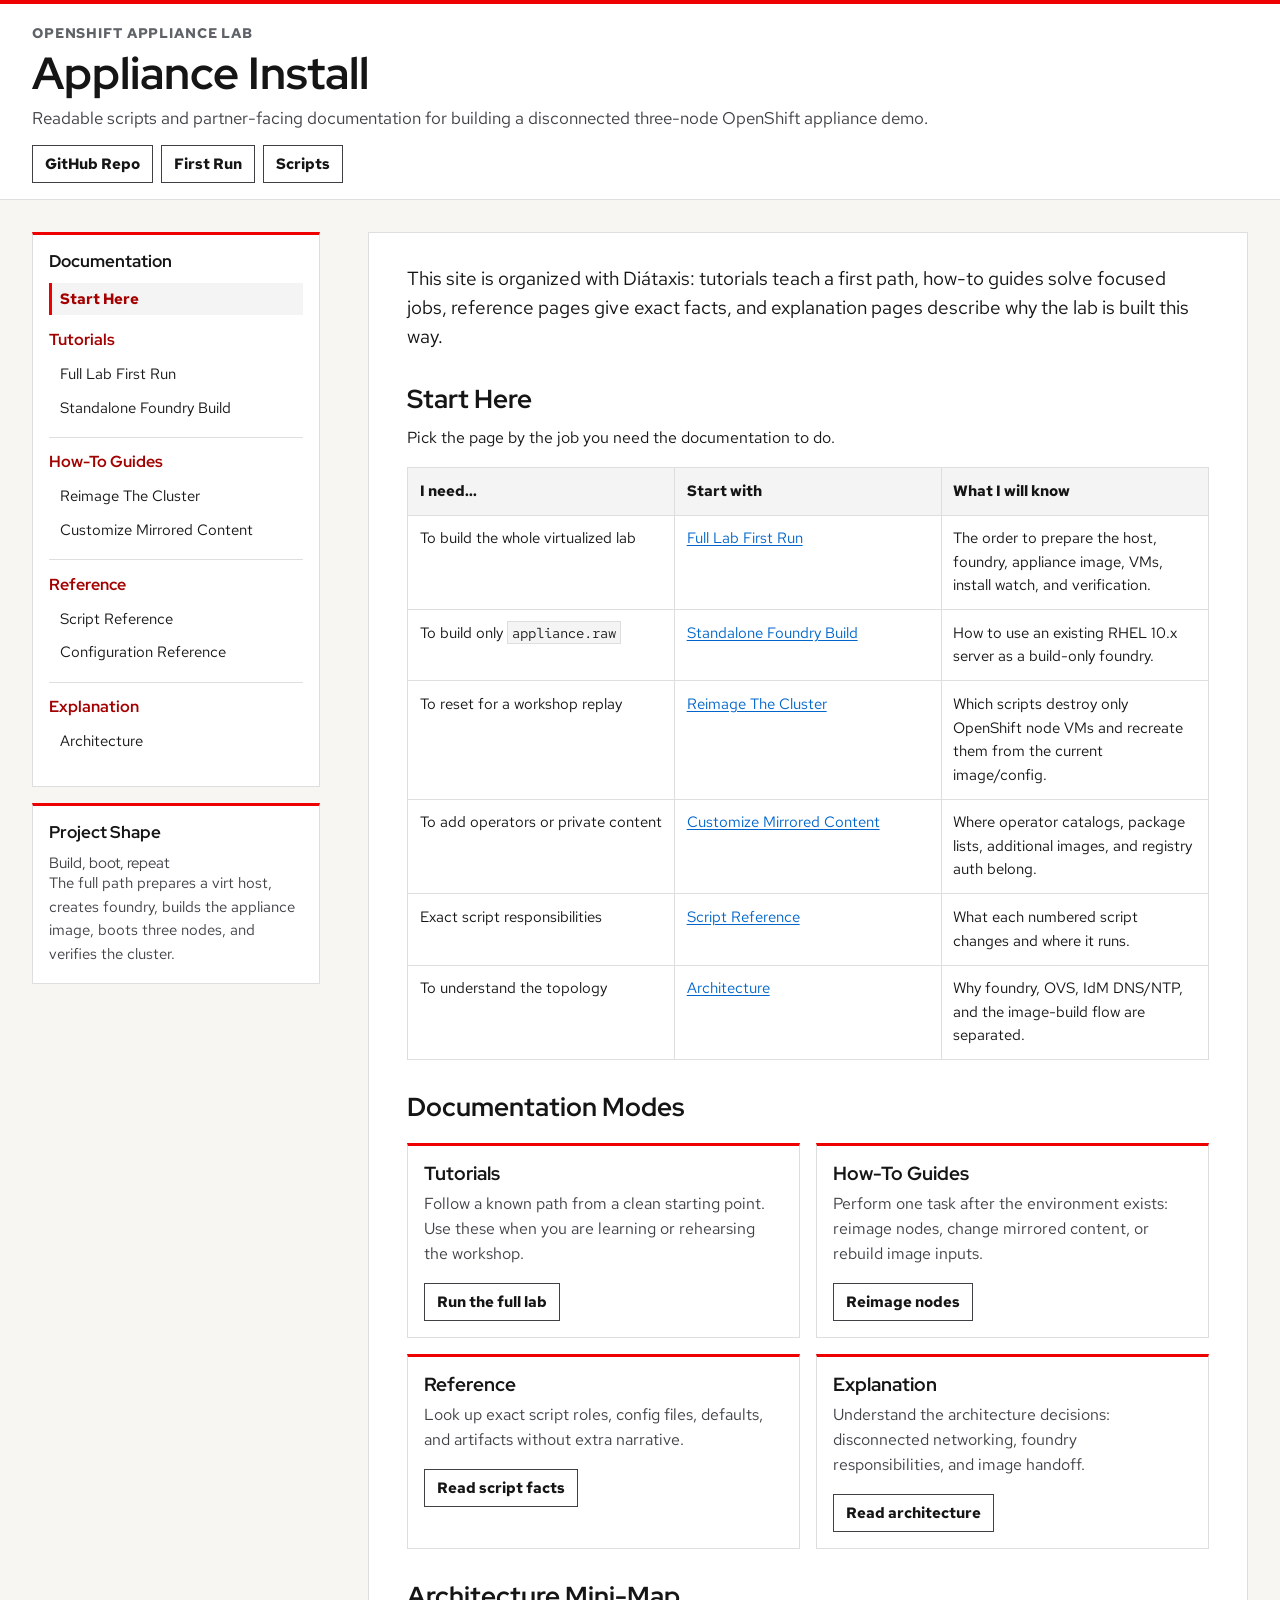
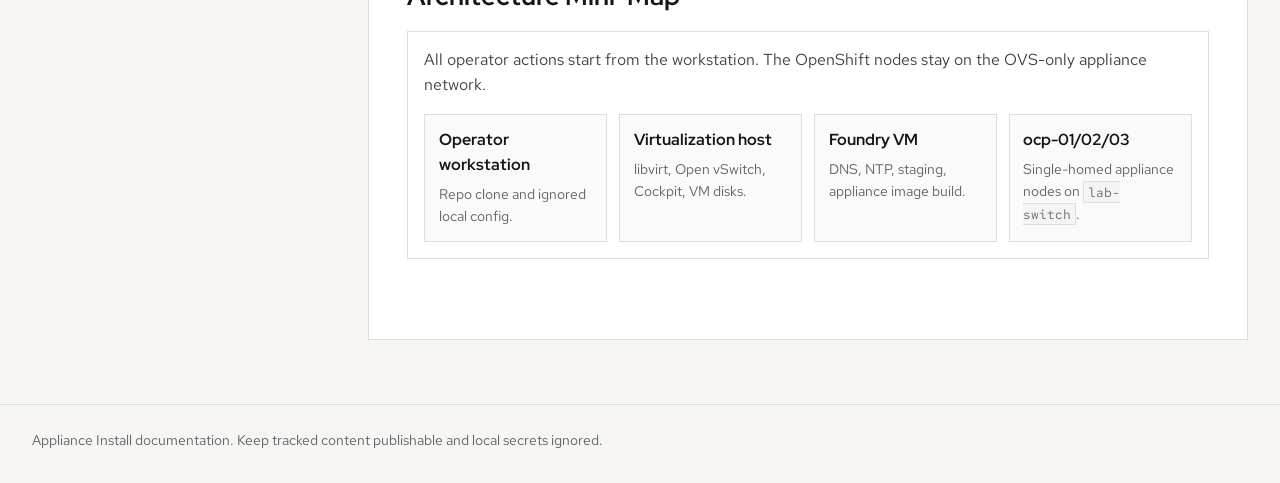
==== site/index.html @ b586dea8 "Add GitHub Pages documentation site" ====
<!doctype html>
<html lang="en-US">
  <head>
    <meta charset="utf-8">
    <meta name="viewport" content="width=device-width, initial-scale=1">
    <title>Appliance Install | OpenShift appliance lab</title>
    <meta name="description" content="Diátaxis documentation for building, reimaging, and explaining a three-node OpenShift appliance lab.">
    <link rel="preconnect" href="https://fonts.googleapis.com">
    <link rel="preconnect" href="https://fonts.gstatic.com" crossorigin>
    <link href="https://fonts.googleapis.com/css2?family=Red+Hat+Display:wght@500;700&amp;family=Red+Hat+Mono:wght@400;500&amp;family=Red+Hat+Text:wght@400;500;700&amp;display=swap" rel="stylesheet">
    <link rel="icon" href="favicon.svg" type="image/svg+xml">
    <link rel="stylesheet" href="assets/site.css">
    <script type="module" src="assets/site.js"></script>
  </head>
  <body data-page="home" data-base="">
    <header class="site-header">
      <div class="site-header__inner">
        <p class="eyebrow">OpenShift Appliance Lab</p>
        <h1 class="site-title"><a href="index.html">Appliance Install</a></h1>
        <p class="site-tagline">Readable scripts and partner-facing documentation for building a disconnected three-node OpenShift appliance demo.</p>
        <nav class="site-actions" aria-label="Project links">
          <a href="https://github.com/gprocunier/appliance-install">GitHub Repo</a>
          <a href="tutorials/full-lab.html">First Run</a>
          <a href="reference/scripts.html">Scripts</a>
        </nav>
      </div>
    </header>

    <main class="page-shell">
      <aside class="side-column">
        <div data-docs-nav></div>
        <section class="context-block">
          <h2>Project Shape</h2>
          <p class="context-kicker">Build, boot, repeat</p>
          <p>The full path prepares a virt host, creates foundry, builds the appliance image, boots three nodes, and verifies the cluster.</p>
        </section>
      </aside>

      <article class="content-column markdown-body">
        <p class="lead">This site is organized with Diátaxis: tutorials teach a first path, how-to guides solve focused jobs, reference pages give exact facts, and explanation pages describe why the lab is built this way.</p>

        <section id="start">
          <h2>Start Here</h2>
          <p>Pick the page by the job you need the documentation to do.</p>
          <table>
            <thead>
              <tr><th>I need...</th><th>Start with</th><th>What I will know</th></tr>
            </thead>
            <tbody>
              <tr><td>To build the whole virtualized lab</td><td><a href="tutorials/full-lab.html">Full Lab First Run</a></td><td>The order to prepare the host, foundry, appliance image, VMs, install watch, and verification.</td></tr>
              <tr><td>To build only <code>appliance.raw</code></td><td><a href="tutorials/standalone-foundry.html">Standalone Foundry Build</a></td><td>How to use an existing RHEL 10.x server as a build-only foundry.</td></tr>
              <tr><td>To reset for a workshop replay</td><td><a href="how-to/reimage-cluster.html">Reimage The Cluster</a></td><td>Which scripts destroy only OpenShift node VMs and recreate them from the current image/config.</td></tr>
              <tr><td>To add operators or private content</td><td><a href="how-to/customize-content.html">Customize Mirrored Content</a></td><td>Where operator catalogs, package lists, additional images, and registry auth belong.</td></tr>
              <tr><td>Exact script responsibilities</td><td><a href="reference/scripts.html">Script Reference</a></td><td>What each numbered script changes and where it runs.</td></tr>
              <tr><td>To understand the topology</td><td><a href="explanation/architecture.html">Architecture</a></td><td>Why foundry, OVS, IdM DNS/NTP, and the image-build flow are separated.</td></tr>
            </tbody>
          </table>
        </section>

        <section id="routes">
          <h2>Documentation Modes</h2>
          <div class="route-grid">
            <article class="route-card">
              <h3>Tutorials</h3>
              <p>Follow a known path from a clean starting point. Use these when you are learning or rehearsing the workshop.</p>
              <a class="action-link" href="tutorials/full-lab.html">Run the full lab</a>
            </article>
            <article class="route-card">
              <h3>How-To Guides</h3>
              <p>Perform one task after the environment exists: reimage nodes, change mirrored content, or rebuild image inputs.</p>
              <a class="action-link" href="how-to/reimage-cluster.html">Reimage nodes</a>
            </article>
            <article class="route-card">
              <h3>Reference</h3>
              <p>Look up exact script roles, config files, defaults, and artifacts without extra narrative.</p>
              <a class="action-link" href="reference/scripts.html">Read script facts</a>
            </article>
            <article class="route-card">
              <h3>Explanation</h3>
              <p>Understand the architecture decisions: disconnected networking, foundry responsibilities, and image handoff.</p>
              <a class="action-link" href="explanation/architecture.html">Read architecture</a>
            </article>
          </div>
        </section>

        <section id="topology">
          <h2>Architecture Mini-Map</h2>
          <figure class="diagram-panel">
            <figcaption>All operator actions start from the workstation. The OpenShift nodes stay on the OVS-only appliance network.</figcaption>
            <div class="topology-map" role="img" aria-label="Operator workstation connects to virtualization host, foundry VM, and three OpenShift appliance VMs">
              <div class="topology-node"><strong>Operator workstation</strong><span>Repo clone and ignored local config.</span></div>
              <div class="topology-node"><strong>Virtualization host</strong><span>libvirt, Open vSwitch, Cockpit, VM disks.</span></div>
              <div class="topology-node"><strong>Foundry VM</strong><span>DNS, NTP, staging, appliance image build.</span></div>
              <div class="topology-node"><strong>ocp-01/02/03</strong><span>Single-homed appliance nodes on <code>lab-switch</code>.</span></div>
            </div>
          </figure>
        </section>
      </article>
    </main>

    <footer class="site-footer">
      <span>Appliance Install documentation. Keep tracked content publishable and local secrets ignored.</span>
    </footer>
  </body>
</html>
---- site/assets/site.css ----
:root {
  --ai-red: #ee0000;
  --ai-red-dark: #a30000;
  --ai-sand: #f8f6f2;
  --ai-gray-05: #fafafa;
  --ai-gray-10: #f4f4f4;
  --ai-gray-20: #dedede;
  --ai-gray-40: #a3a3a3;
  --ai-gray-70: #5f6368;
  --ai-gray-80: #3f4145;
  --ai-gray-90: #151515;
  --ai-link: #0066cc;
  --ai-max-width: 1680px;
  --ai-sidebar-width: 18rem;
}

* {
  box-sizing: border-box;
}

html {
  font-size: 16px;
  scroll-behavior: smooth;
  scroll-padding-top: 9rem;
}

body {
  margin: 0;
  color: var(--ai-gray-90);
  background: linear-gradient(180deg, #ffffff 0, #ffffff 8rem, var(--ai-sand) 8rem, var(--ai-sand) 100%);
  font-family: "Red Hat Text", "Helvetica Neue", Arial, sans-serif;
  line-height: 1.55;
}

a {
  color: var(--ai-link);
  text-decoration: underline;
  text-underline-offset: 0.14em;
}

a:hover,
a:focus {
  color: var(--ai-red-dark);
}

.site-header {
  position: sticky;
  top: 0;
  z-index: 10;
  border-top: 4px solid var(--ai-red);
  border-bottom: 1px solid var(--ai-gray-20);
  background: rgba(255, 255, 255, 0.96);
  backdrop-filter: blur(10px);
}

.site-header__inner,
.page-shell,
.site-footer {
  max-width: var(--ai-max-width);
  margin: 0 auto;
  padding-right: 2rem;
  padding-left: 2rem;
}

.site-header__inner {
  padding-top: 1.15rem;
  padding-bottom: 1rem;
}

.eyebrow {
  margin: 0 0 0.35rem;
  color: var(--ai-gray-70);
  font-size: 0.9rem;
  font-weight: 700;
  letter-spacing: 0.06em;
  text-transform: uppercase;
}

.site-title {
  margin: 0;
  font-family: "Red Hat Display", "Red Hat Text", Arial, sans-serif;
  font-size: 2.8rem;
  line-height: 1.05;
  letter-spacing: 0;
}

.site-title a {
  color: inherit;
  text-decoration: none;
}

.site-tagline {
  max-width: 72rem;
  margin: 0.45rem 0 0;
  color: var(--ai-gray-80);
  font-size: 1.05rem;
}

.site-actions {
  display: flex;
  flex-wrap: wrap;
  gap: 0.5rem;
  margin-top: 0.9rem;
}

.site-actions a,
.action-link {
  display: inline-flex;
  align-items: center;
  min-height: 2.25rem;
  padding: 0.42rem 0.75rem;
  color: var(--ai-gray-90);
  border: 1px solid var(--ai-gray-80);
  background: #ffffff;
  font-size: 0.92rem;
  font-weight: 700;
  text-decoration: none;
}

.site-actions a:hover,
.site-actions a:focus,
.action-link:hover,
.action-link:focus {
  color: #ffffff;
  border-color: var(--ai-red);
  background: var(--ai-red);
}

.page-shell {
  display: grid;
  grid-template-columns: minmax(14rem, var(--ai-sidebar-width)) minmax(0, 1fr);
  gap: 3rem;
  padding-top: 2rem;
  padding-bottom: 4rem;
  align-items: start;
}

.side-column {
  position: sticky;
  top: 8rem;
  min-width: 0;
}

.content-column {
  min-width: 0;
  padding: 2rem 2.4rem 3rem;
  border: 1px solid var(--ai-gray-20);
  background: #ffffff;
}

.lead {
  max-width: 76ch;
  margin-top: 0;
  color: var(--ai-gray-90);
  font-size: 1.16rem;
}

.markdown-body h2,
.markdown-body h3 {
  color: var(--ai-gray-90);
  font-family: "Red Hat Display", "Red Hat Text", Arial, sans-serif;
  letter-spacing: 0;
}

.markdown-body h2 {
  margin: 2rem 0 0.75rem;
  font-size: 1.6rem;
  line-height: 1.2;
}

.markdown-body h3 {
  margin: 1.3rem 0 0.45rem;
  font-size: 1.16rem;
  line-height: 1.25;
}

.markdown-body p {
  max-width: 78ch;
  margin: 0 0 1rem;
}

.markdown-body ul,
.markdown-body ol {
  max-width: 78ch;
  margin-top: 0;
  padding-left: 1.45rem;
}

.markdown-body li {
  margin-bottom: 0.45rem;
}

.markdown-body code {
  padding: 0.1rem 0.25rem;
  border: 1px solid var(--ai-gray-20);
  background: var(--ai-gray-10);
  font-family: "Red Hat Mono", Consolas, monospace;
  font-size: 0.92em;
  overflow-wrap: anywhere;
}

.markdown-body pre {
  position: relative;
  max-width: none;
  margin: 1rem 0 1.5rem;
  padding: 1rem;
  overflow-x: auto;
  border: 1px solid #30363d;
  background: #0a0c10;
  color: #f0f6fc;
}

.markdown-body pre code {
  display: block;
  padding: 0;
  border: 0;
  background: transparent;
  color: inherit;
  font-size: 0.92rem;
  line-height: 1.45;
  white-space: pre;
}

.copy-button {
  position: absolute;
  top: 0.6rem;
  right: 0.6rem;
  min-height: 2rem;
  padding: 0.25rem 0.55rem;
  color: #c9d1d9;
  border: 1px solid #3d444d;
  background: #161b22;
  cursor: pointer;
  font-family: "Red Hat Text", Arial, sans-serif;
  font-size: 0.8rem;
  font-weight: 700;
}

.copy-button:hover,
.copy-button:focus {
  color: #ffffff;
  border-color: #8b949e;
  background: #21262d;
}

.copy-button[data-copy-state="copied"] {
  color: #3fb950;
  border-color: #238636;
}

.markdown-body table {
  width: 100%;
  margin: 1rem 0 1.5rem;
  border-collapse: collapse;
  table-layout: fixed;
  font-size: 0.95rem;
}

.markdown-body th,
.markdown-body td {
  padding: 0.72rem;
  border: 1px solid var(--ai-gray-20);
  text-align: left;
  vertical-align: top;
  overflow-wrap: anywhere;
}

.markdown-body th {
  background: var(--ai-gray-10);
  font-weight: 700;
}

.docs-map,
.context-block,
.route-card,
.diagram-panel,
.flow-step {
  border: 1px solid var(--ai-gray-20);
  background: #ffffff;
}

.docs-map,
.context-block {
  margin-bottom: 1rem;
  padding: 1rem;
}

.docs-map {
  border-top: 3px solid var(--ai-red);
}

.docs-map h2,
.context-block h2 {
  margin: 0 0 0.7rem;
  font-family: "Red Hat Display", "Red Hat Text", Arial, sans-serif;
  font-size: 1.08rem;
  line-height: 1.2;
}

.docs-map__group {
  border-top: 1px solid var(--ai-gray-20);
}

.docs-map__group:first-of-type {
  border-top: 0;
}

.docs-map__group h3 {
  margin: 0.8rem 0 0.35rem;
  color: var(--ai-red-dark);
  font-family: "Red Hat Display", "Red Hat Text", Arial, sans-serif;
  font-size: 0.98rem;
}

.docs-map__links {
  display: grid;
  gap: 0.12rem;
  margin: 0 0 0.8rem;
  padding: 0;
  list-style: none;
}

.docs-map__links a {
  display: block;
  padding: 0.42rem 0.5rem;
  border-left: 3px solid transparent;
  color: inherit;
  font-size: 0.93rem;
  line-height: 1.25;
  text-decoration: none;
}

.docs-map__links a:hover,
.docs-map__links a:focus {
  color: var(--ai-red-dark);
  background: var(--ai-gray-10);
  border-left-color: var(--ai-gray-40);
}

.docs-map__links a.is-current {
  color: var(--ai-red-dark);
  background: var(--ai-gray-10);
  border-left-color: var(--ai-red);
  font-weight: 700;
}

.context-block {
  border-top: 3px solid var(--ai-red);
}

.context-kicker {
  margin: 0 0 0.35rem;
  color: var(--ai-red-dark);
  font-family: "Red Hat Display", "Red Hat Text", Arial, sans-serif;
  font-size: 1.12rem;
  line-height: 1.2;
}

.context-block p {
  margin: 0;
  color: var(--ai-gray-80);
  font-size: 0.95rem;
}

.route-grid {
  display: grid;
  grid-template-columns: repeat(2, minmax(0, 1fr));
  gap: 1rem;
  margin: 1.25rem 0 2rem;
}

.route-card {
  padding: 1rem;
  border-top: 3px solid var(--ai-red);
}

.route-card h3 {
  margin-top: 0;
}

.route-card p {
  margin-bottom: 1rem;
  color: var(--ai-gray-80);
}

.tag-row {
  display: flex;
  flex-wrap: wrap;
  gap: 0.45rem;
  margin: 0.75rem 0 1.1rem;
}

.tag {
  display: inline-flex;
  align-items: center;
  padding: 0.2rem 0.45rem;
  border: 1px solid var(--ai-gray-20);
  background: var(--ai-gray-10);
  color: var(--ai-gray-80);
  font-size: 0.82rem;
  font-weight: 700;
}

.diagram-panel {
  max-width: none;
  margin: 1.2rem 0 2rem;
  padding: 1rem;
  background: #ffffff;
}

.diagram-panel figcaption {
  margin-bottom: 1rem;
  color: var(--ai-gray-80);
}

.topology-map {
  display: grid;
  grid-template-columns: repeat(4, minmax(0, 1fr));
  gap: 0.75rem;
  align-items: stretch;
}

.topology-node {
  padding: 0.85rem;
  border: 1px solid var(--ai-gray-20);
  background: var(--ai-gray-05);
}

.topology-node strong {
  display: block;
  margin-bottom: 0.3rem;
  color: var(--ai-gray-90);
  font-family: "Red Hat Display", "Red Hat Text", Arial, sans-serif;
}

.topology-node span {
  display: block;
  color: var(--ai-gray-70);
  font-size: 0.9rem;
}

.flow-list {
  display: grid;
  grid-template-columns: repeat(4, minmax(0, 1fr));
  gap: 0.75rem;
  margin: 1rem 0 1.5rem;
  padding: 0;
  list-style: none;
}

.flow-step {
  padding: 0.9rem;
}

.flow-step__number {
  display: inline-flex;
  align-items: center;
  justify-content: center;
  width: 1.8rem;
  height: 1.8rem;
  margin-bottom: 0.65rem;
  color: #ffffff;
  background: var(--ai-red);
  font-weight: 700;
}

.site-footer {
  padding-top: 1.5rem;
  padding-bottom: 2rem;
  border-top: 1px solid var(--ai-gray-20);
  color: var(--ai-gray-70);
  font-size: 0.9rem;
}

@media (max-width: 980px) {
  .page-shell {
    display: block;
  }

  .side-column {
    position: static;
    margin-bottom: 1rem;
  }

  .content-column {
    padding: 1.4rem;
  }

  .route-grid,
  .flow-list,
  .topology-map {
    grid-template-columns: 1fr;
  }
}

@media (max-width: 640px) {
  .site-header__inner,
  .page-shell,
  .site-footer {
    padding-right: 1rem;
    padding-left: 1rem;
  }

  .site-title {
    font-size: 2.1rem;
  }

  .content-column {
    padding: 1rem;
  }

  .markdown-body table {
    table-layout: auto;
  }
}
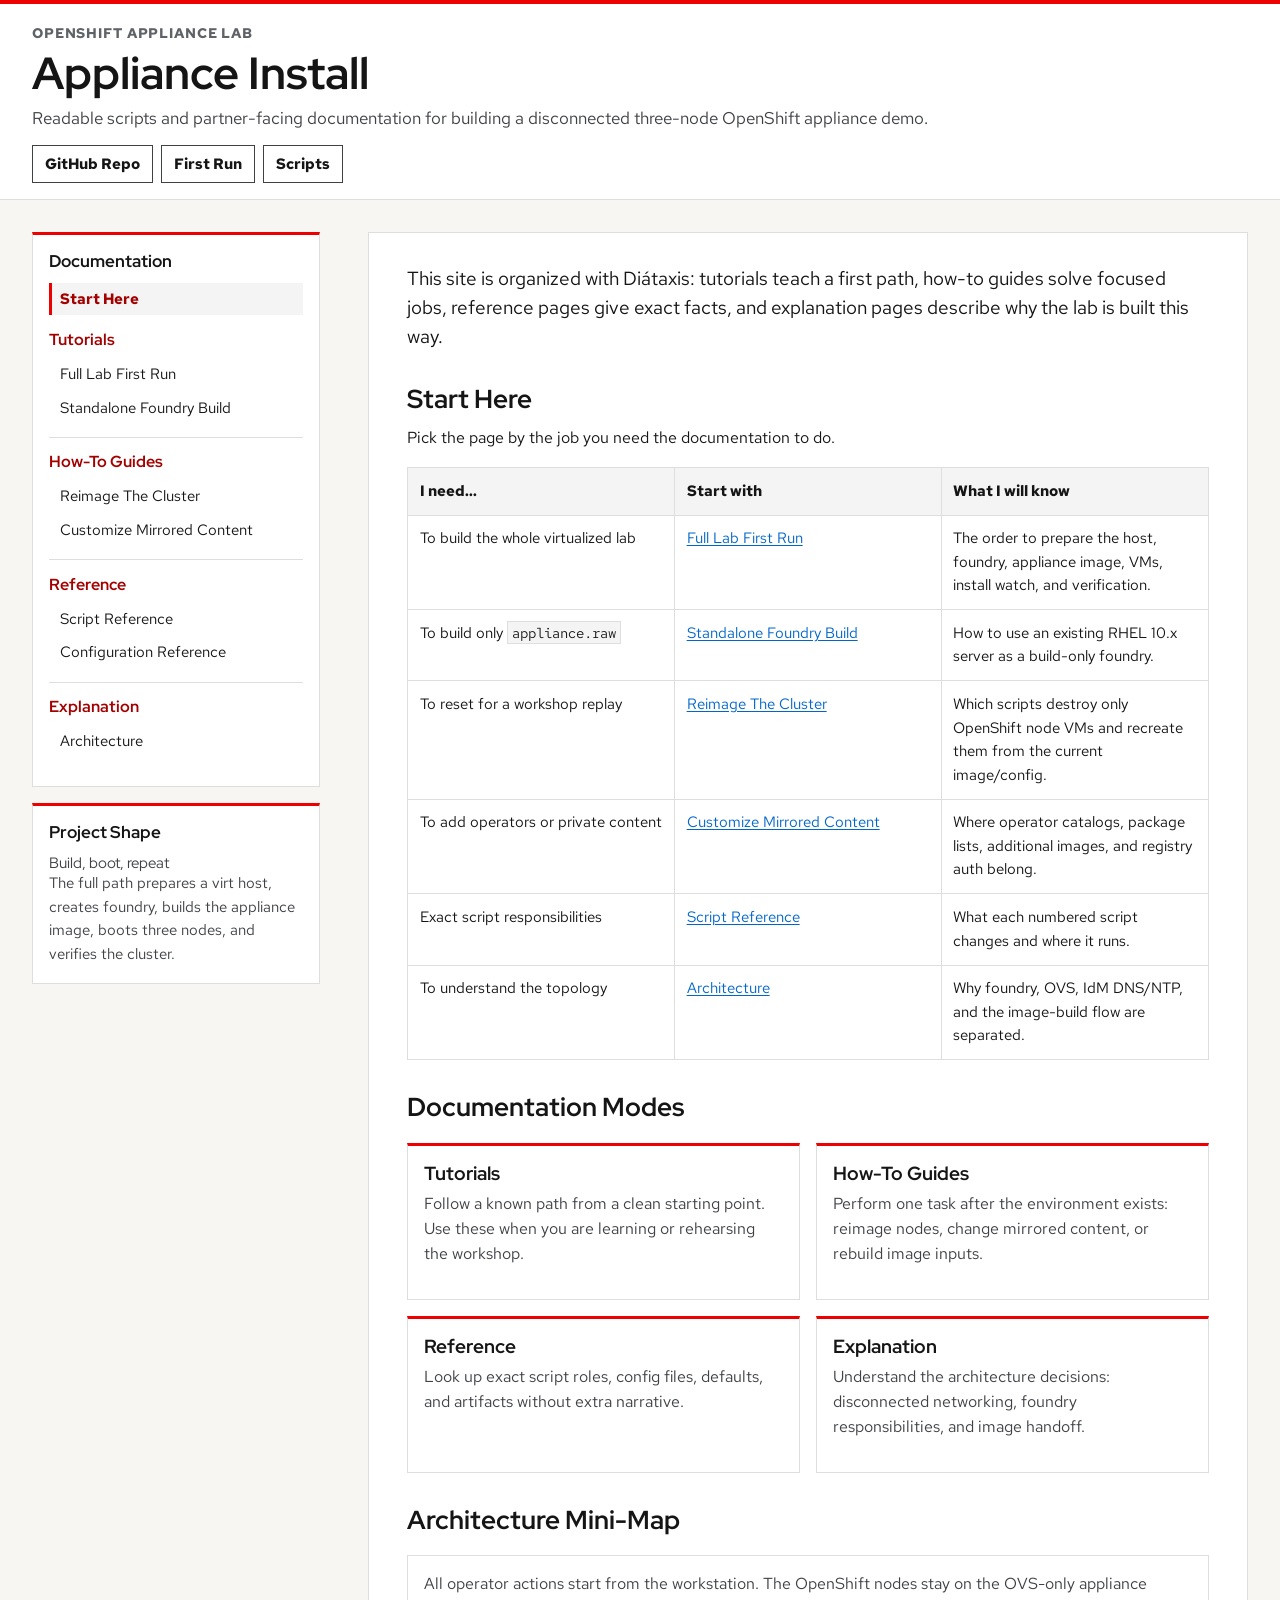
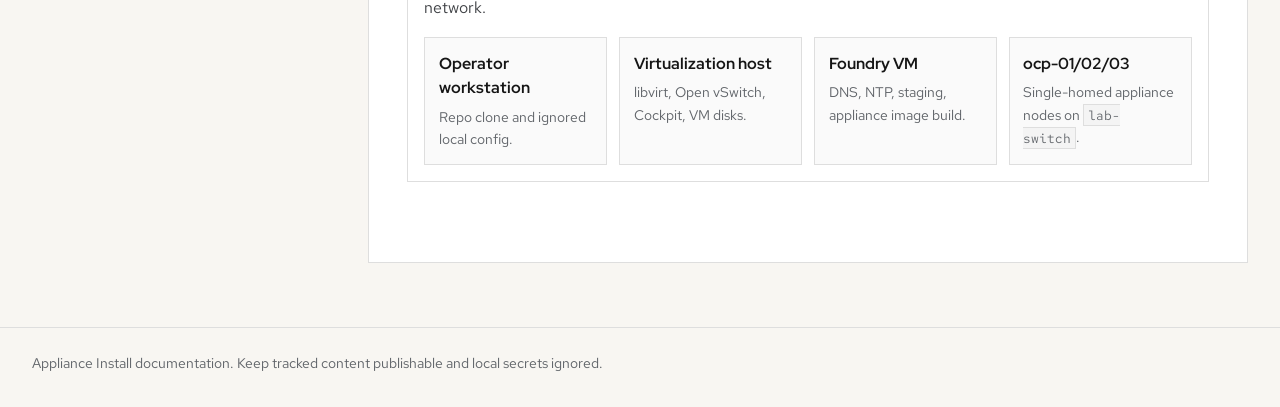
==== commit eb93afa3: "Tighten GitHub Pages documentation flow" ====
--- a/site/index.html
+++ b/site/index.html
@@ -63,22 +63,18 @@
             <article class="route-card">
               <h3>Tutorials</h3>
               <p>Follow a known path from a clean starting point. Use these when you are learning or rehearsing the workshop.</p>
-              <a class="action-link" href="tutorials/full-lab.html">Run the full lab</a>
             </article>
             <article class="route-card">
               <h3>How-To Guides</h3>
               <p>Perform one task after the environment exists: reimage nodes, change mirrored content, or rebuild image inputs.</p>
-              <a class="action-link" href="how-to/reimage-cluster.html">Reimage nodes</a>
             </article>
             <article class="route-card">
               <h3>Reference</h3>
               <p>Look up exact script roles, config files, defaults, and artifacts without extra narrative.</p>
-              <a class="action-link" href="reference/scripts.html">Read script facts</a>
             </article>
             <article class="route-card">
               <h3>Explanation</h3>
               <p>Understand the architecture decisions: disconnected networking, foundry responsibilities, and image handoff.</p>
-              <a class="action-link" href="explanation/architecture.html">Read architecture</a>
             </article>
           </div>
         </section>
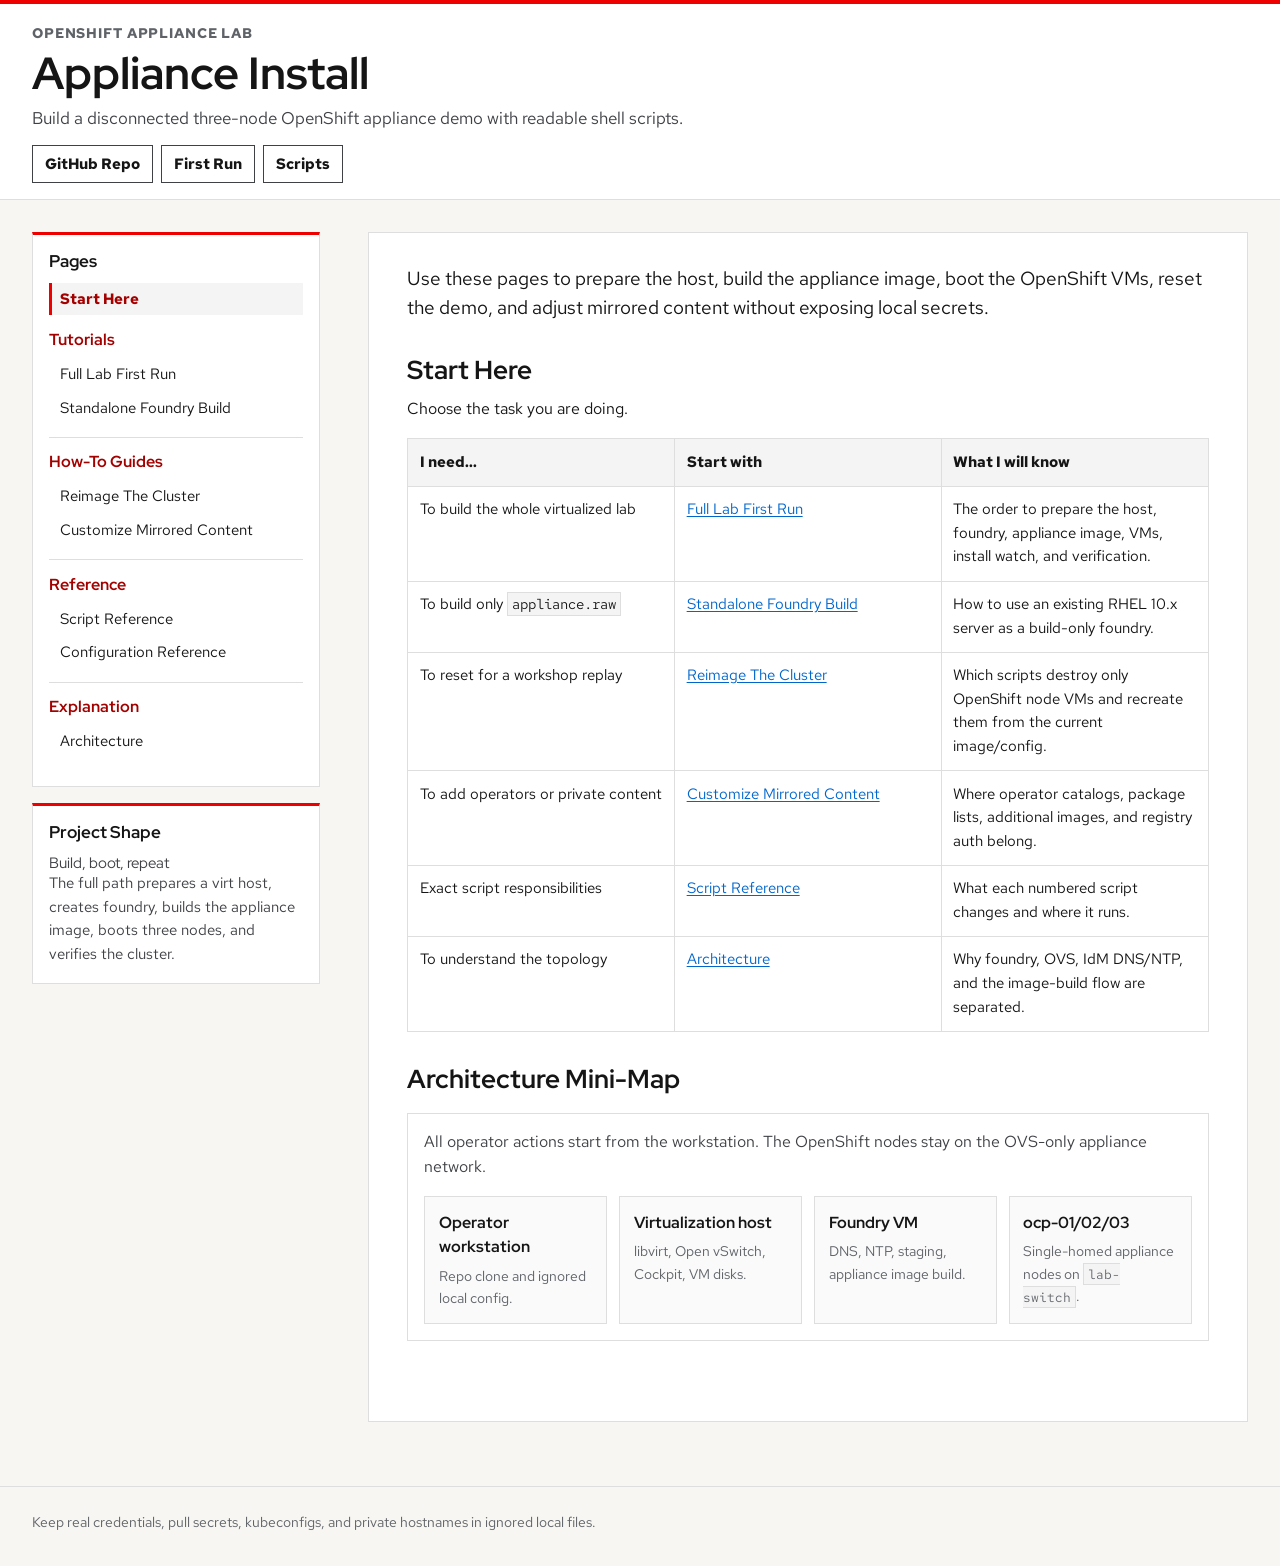
==== commit c3f8c395: "Remove self-referential Pages copy" ====
--- a/site/index.html
+++ b/site/index.html
@@ -3,8 +3,15 @@
   <head>
     <meta charset="utf-8">
     <meta name="viewport" content="width=device-width, initial-scale=1">
-    <title>Appliance Install | OpenShift appliance lab</title>
-    <meta name="description" content="Diátaxis documentation for building, reimaging, and explaining a three-node OpenShift appliance lab.">
+    <title>Appliance Install | OpenShift Appliance Lab</title>
+    <meta name="description" content="Build, reimage, and reset a disconnected three-node OpenShift appliance lab from readable shell scripts.">
+    <meta property="og:title" content="Appliance Install">
+    <meta property="og:description" content="Build, reimage, and reset a disconnected three-node OpenShift appliance lab from readable shell scripts.">
+    <meta property="og:type" content="website">
+    <meta property="og:url" content="https://gprocunier.github.io/appliance-install/">
+    <meta name="twitter:card" content="summary">
+    <meta name="twitter:title" content="Appliance Install">
+    <meta name="twitter:description" content="Build, reimage, and reset a disconnected three-node OpenShift appliance lab from readable shell scripts.">
     <link rel="preconnect" href="https://fonts.googleapis.com">
     <link rel="preconnect" href="https://fonts.gstatic.com" crossorigin>
     <link href="https://fonts.googleapis.com/css2?family=Red+Hat+Display:wght@500;700&amp;family=Red+Hat+Mono:wght@400;500&amp;family=Red+Hat+Text:wght@400;500;700&amp;display=swap" rel="stylesheet">
@@ -17,7 +24,7 @@
       <div class="site-header__inner">
         <p class="eyebrow">OpenShift Appliance Lab</p>
         <h1 class="site-title"><a href="index.html">Appliance Install</a></h1>
-        <p class="site-tagline">Readable scripts and partner-facing documentation for building a disconnected three-node OpenShift appliance demo.</p>
+        <p class="site-tagline">Build a disconnected three-node OpenShift appliance demo with readable shell scripts.</p>
         <nav class="site-actions" aria-label="Project links">
           <a href="https://github.com/gprocunier/appliance-install">GitHub Repo</a>
           <a href="tutorials/full-lab.html">First Run</a>
@@ -37,11 +44,11 @@
       </aside>
 
       <article class="content-column markdown-body">
-        <p class="lead">This site is organized with Diátaxis: tutorials teach a first path, how-to guides solve focused jobs, reference pages give exact facts, and explanation pages describe why the lab is built this way.</p>
+        <p class="lead">Use these pages to prepare the host, build the appliance image, boot the OpenShift VMs, reset the demo, and adjust mirrored content without exposing local secrets.</p>
 
         <section id="start">
           <h2>Start Here</h2>
-          <p>Pick the page by the job you need the documentation to do.</p>
+          <p>Choose the task you are doing.</p>
           <table>
             <thead>
               <tr><th>I need...</th><th>Start with</th><th>What I will know</th></tr>
@@ -55,28 +62,6 @@
               <tr><td>To understand the topology</td><td><a href="explanation/architecture.html">Architecture</a></td><td>Why foundry, OVS, IdM DNS/NTP, and the image-build flow are separated.</td></tr>
             </tbody>
           </table>
-        </section>
-
-        <section id="routes">
-          <h2>Documentation Modes</h2>
-          <div class="route-grid">
-            <article class="route-card">
-              <h3>Tutorials</h3>
-              <p>Follow a known path from a clean starting point. Use these when you are learning or rehearsing the workshop.</p>
-            </article>
-            <article class="route-card">
-              <h3>How-To Guides</h3>
-              <p>Perform one task after the environment exists: reimage nodes, change mirrored content, or rebuild image inputs.</p>
-            </article>
-            <article class="route-card">
-              <h3>Reference</h3>
-              <p>Look up exact script roles, config files, defaults, and artifacts without extra narrative.</p>
-            </article>
-            <article class="route-card">
-              <h3>Explanation</h3>
-              <p>Understand the architecture decisions: disconnected networking, foundry responsibilities, and image handoff.</p>
-            </article>
-          </div>
         </section>
 
         <section id="topology">
@@ -95,7 +80,7 @@
     </main>
 
     <footer class="site-footer">
-      <span>Appliance Install documentation. Keep tracked content publishable and local secrets ignored.</span>
+      <span>Keep real credentials, pull secrets, kubeconfigs, and private hostnames in ignored local files.</span>
     </footer>
   </body>
 </html>
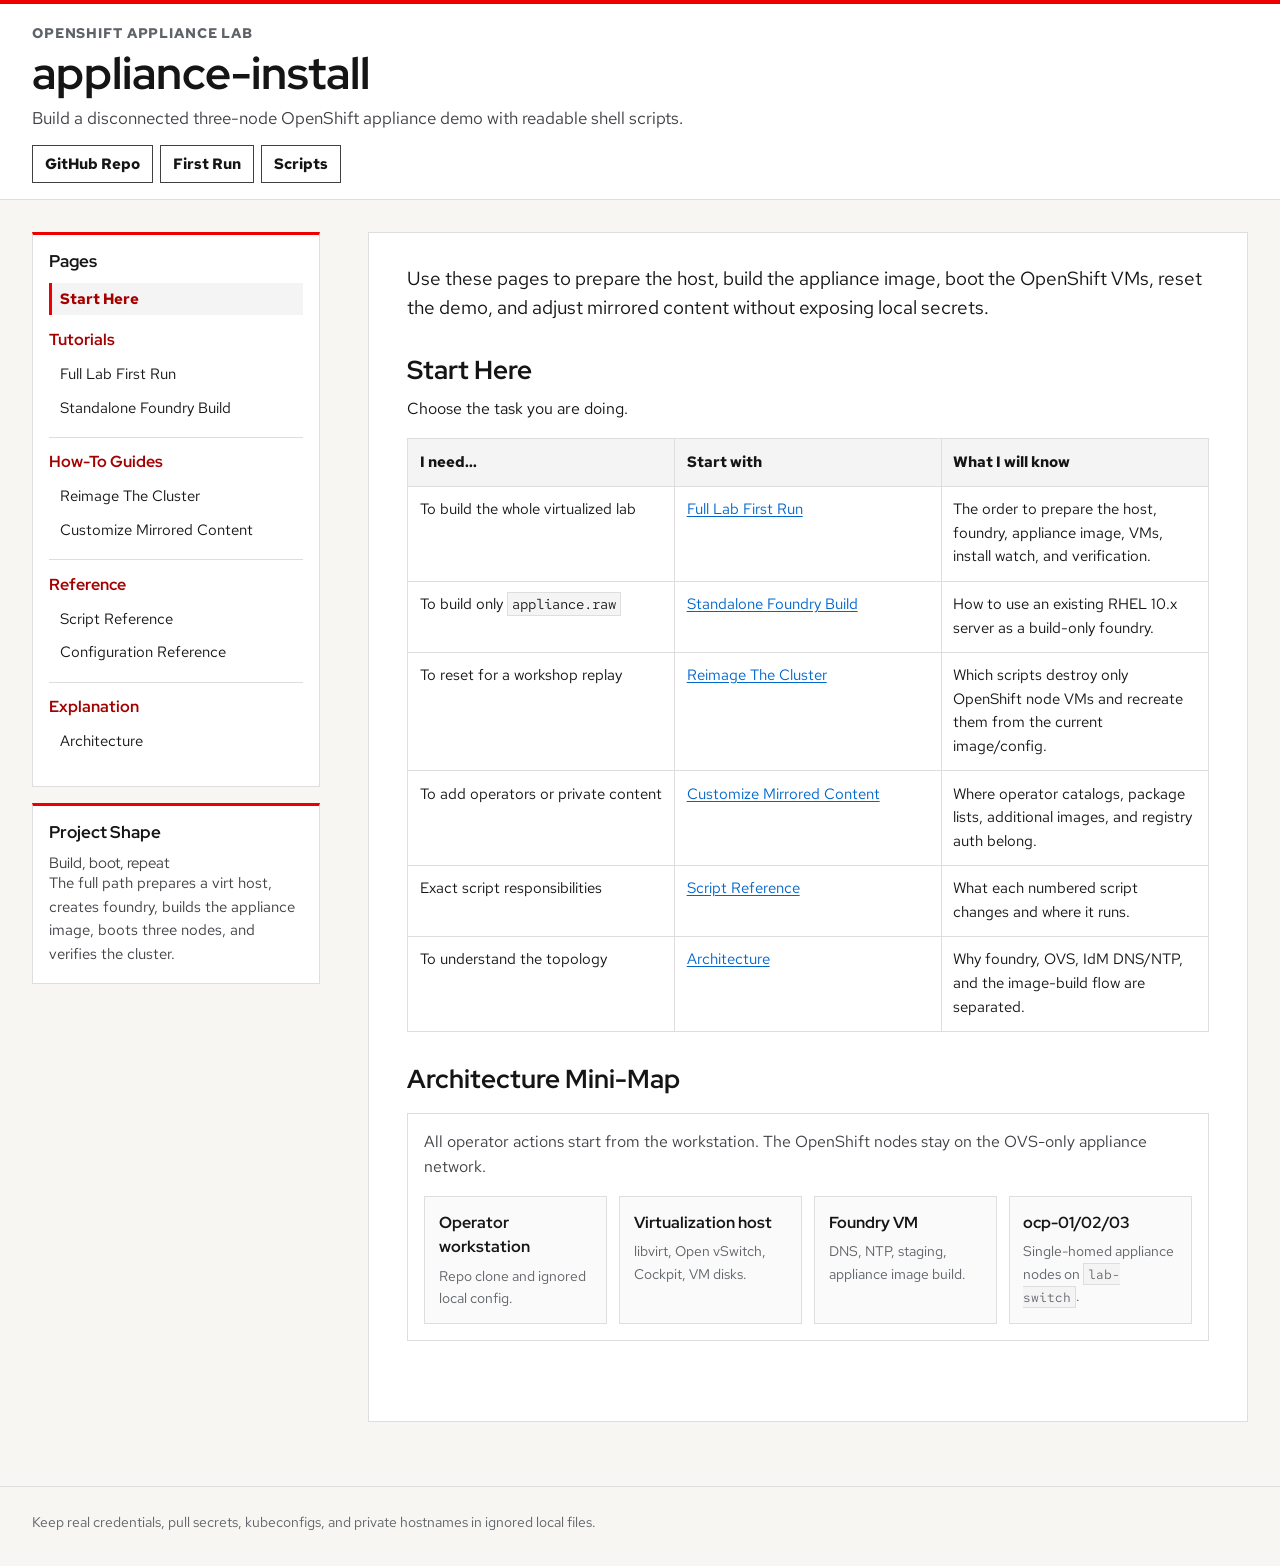
==== commit cd35fbfb: "Align Pages header with project brand" ====
--- a/site/index.html
+++ b/site/index.html
@@ -23,12 +23,16 @@
     <header class="site-header">
       <div class="site-header__inner">
         <p class="eyebrow">OpenShift Appliance Lab</p>
-        <h1 class="site-title"><a href="index.html">Appliance Install</a></h1>
-        <p class="site-tagline">Build a disconnected three-node OpenShift appliance demo with readable shell scripts.</p>
-        <nav class="site-actions" aria-label="Project links">
-          <a href="https://github.com/gprocunier/appliance-install">GitHub Repo</a>
-          <a href="tutorials/full-lab.html">First Run</a>
-          <a href="reference/scripts.html">Scripts</a>
+        <div class="site-brand">
+          <div>
+            <h1 class="site-brand__title"><a href="index.html">appliance-install</a></h1>
+            <p class="site-brand__tagline">Build a disconnected three-node OpenShift appliance demo with readable shell scripts.</p>
+          </div>
+        </div>
+        <nav class="site-header__actions" aria-label="Project links">
+          <a href="https://github.com/gprocunier/appliance-install"><kbd>GitHub Repo</kbd></a>
+          <a href="tutorials/full-lab.html"><kbd>First Run</kbd></a>
+          <a href="reference/scripts.html"><kbd>Scripts</kbd></a>
         </nav>
       </div>
     </header>
--- a/site/assets/site.css
+++ b/site/assets/site.css
@@ -76,7 +76,15 @@
   text-transform: uppercase;
 }
 
-.site-title {
+.site-brand {
+  display: flex;
+  flex-wrap: wrap;
+  gap: 1rem 2rem;
+  align-items: baseline;
+  justify-content: space-between;
+}
+
+.site-brand__title {
   margin: 0;
   font-family: "Red Hat Display", "Red Hat Text", Arial, sans-serif;
   font-size: 2.8rem;
@@ -84,26 +92,32 @@
   letter-spacing: 0;
 }
 
-.site-title a {
+.site-brand__title a {
   color: inherit;
   text-decoration: none;
 }
 
-.site-tagline {
+.site-brand__title a:hover,
+.site-brand__title a:focus {
+  color: var(--ai-red-dark);
+}
+
+.site-brand__tagline {
   max-width: 72rem;
   margin: 0.45rem 0 0;
   color: var(--ai-gray-80);
   font-size: 1.05rem;
 }
 
-.site-actions {
+.site-header__actions {
   display: flex;
   flex-wrap: wrap;
-  gap: 0.5rem;
+  gap: 0.45rem;
   margin-top: 0.9rem;
 }
 
-.site-actions a,
+.site-header__actions a,
+.site-header__actions kbd,
 .action-link {
   display: inline-flex;
   align-items: center;
@@ -117,8 +131,18 @@
   text-decoration: none;
 }
 
-.site-actions a:hover,
-.site-actions a:focus,
+.site-header__actions a {
+  padding: 0;
+  border: 0;
+  background: transparent;
+}
+
+.site-header__actions kbd {
+  font-family: "Red Hat Text", Arial, sans-serif;
+}
+
+.site-header__actions a:hover kbd,
+.site-header__actions a:focus kbd,
 .action-link:hover,
 .action-link:focus {
   color: #ffffff;
@@ -200,7 +224,6 @@
 }
 
 .markdown-body pre {
-  position: relative;
   max-width: none;
   margin: 1rem 0 1.5rem;
   padding: 1rem;
@@ -221,33 +244,6 @@
   white-space: pre;
 }
 
-.copy-button {
-  position: absolute;
-  top: 0.6rem;
-  right: 0.6rem;
-  min-height: 2rem;
-  padding: 0.25rem 0.55rem;
-  color: #c9d1d9;
-  border: 1px solid #3d444d;
-  background: #161b22;
-  cursor: pointer;
-  font-family: "Red Hat Text", Arial, sans-serif;
-  font-size: 0.8rem;
-  font-weight: 700;
-}
-
-.copy-button:hover,
-.copy-button:focus {
-  color: #ffffff;
-  border-color: #8b949e;
-  background: #21262d;
-}
-
-.copy-button[data-copy-state="copied"] {
-  color: #3fb950;
-  border-color: #238636;
-}
-
 .markdown-body table {
   width: 100%;
   margin: 1rem 0 1.5rem;
@@ -274,9 +270,121 @@
 .context-block,
 .route-card,
 .diagram-panel,
-.flow-step {
+.flow-step,
+.codebox {
   border: 1px solid var(--ai-gray-20);
   background: #ffffff;
+}
+
+.codebox {
+  max-width: none;
+  margin: 1rem 0 1.5rem;
+  overflow: hidden;
+  border-color: #30363d;
+  background: #0d1117;
+  box-shadow: 0 12px 34px rgba(13, 17, 23, 0.16);
+}
+
+.codebox__toolbar {
+  display: flex;
+  align-items: center;
+  justify-content: space-between;
+  gap: 1rem;
+  min-height: 2.55rem;
+  padding: 0.55rem 0.75rem;
+  border-bottom: 1px solid #30363d;
+  background: #161b22;
+}
+
+.codebox__language {
+  color: #8b949e;
+  font-family: "Red Hat Mono", Consolas, monospace;
+  font-size: 0.76rem;
+  font-weight: 700;
+  letter-spacing: 0.08em;
+  text-transform: uppercase;
+}
+
+.codebox__actions {
+  display: inline-flex;
+  align-items: center;
+  gap: 0.45rem;
+}
+
+.codebox__button {
+  display: inline-flex;
+  align-items: center;
+  min-height: 1.85rem;
+  padding: 0.25rem 0.55rem;
+  color: #c9d1d9;
+  border: 1px solid #3d444d;
+  background: #0d1117;
+  cursor: pointer;
+  font-family: "Red Hat Text", Arial, sans-serif;
+  font-size: 0.78rem;
+  font-weight: 700;
+}
+
+.codebox__button:hover,
+.codebox__button:focus {
+  color: #ffffff;
+  border-color: #8b949e;
+  background: #21262d;
+}
+
+.codebox__button[aria-pressed="true"] {
+  color: #79c0ff;
+  border-color: #58a6ff;
+  background: rgba(56, 139, 253, 0.16);
+}
+
+.codebox__button[data-copy-state="copied"] {
+  color: #3fb950;
+  border-color: #238636;
+}
+
+.codebox__button[data-copy-state="failed"] {
+  color: #ff7b72;
+  border-color: #da3633;
+}
+
+.markdown-body .codebox pre,
+.markdown-body .codebox pre.shiki,
+.markdown-body .codebox pre.codebox__plain {
+  margin: 0;
+  padding: 1rem 1.1rem 1.1rem;
+  overflow: auto;
+  border: 0;
+  background: #0d1117;
+}
+
+.markdown-body .codebox pre code,
+.markdown-body .codebox pre.shiki code,
+.markdown-body .codebox pre.codebox__plain code {
+  display: block;
+  padding: 0;
+  border: 0;
+  background: transparent;
+  color: inherit;
+  font-family: "Red Hat Mono", Consolas, monospace;
+  font-size: 0.92rem;
+  line-height: 1.45;
+  white-space: pre;
+}
+
+.markdown-body .codebox pre.shiki .line {
+  min-height: 1em;
+}
+
+.markdown-body .codebox pre.shiki .line:empty::before {
+  content: " ";
+}
+
+.markdown-body .codebox--wrapped pre code,
+.markdown-body .codebox--wrapped pre.shiki code,
+.markdown-body .codebox--wrapped pre.codebox__plain code {
+  white-space: pre-wrap;
+  overflow-wrap: anywhere;
 }
 
 .docs-map,
@@ -501,7 +609,7 @@
     padding-left: 1rem;
   }
 
-  .site-title {
+  .site-brand__title {
     font-size: 2.1rem;
   }
 
